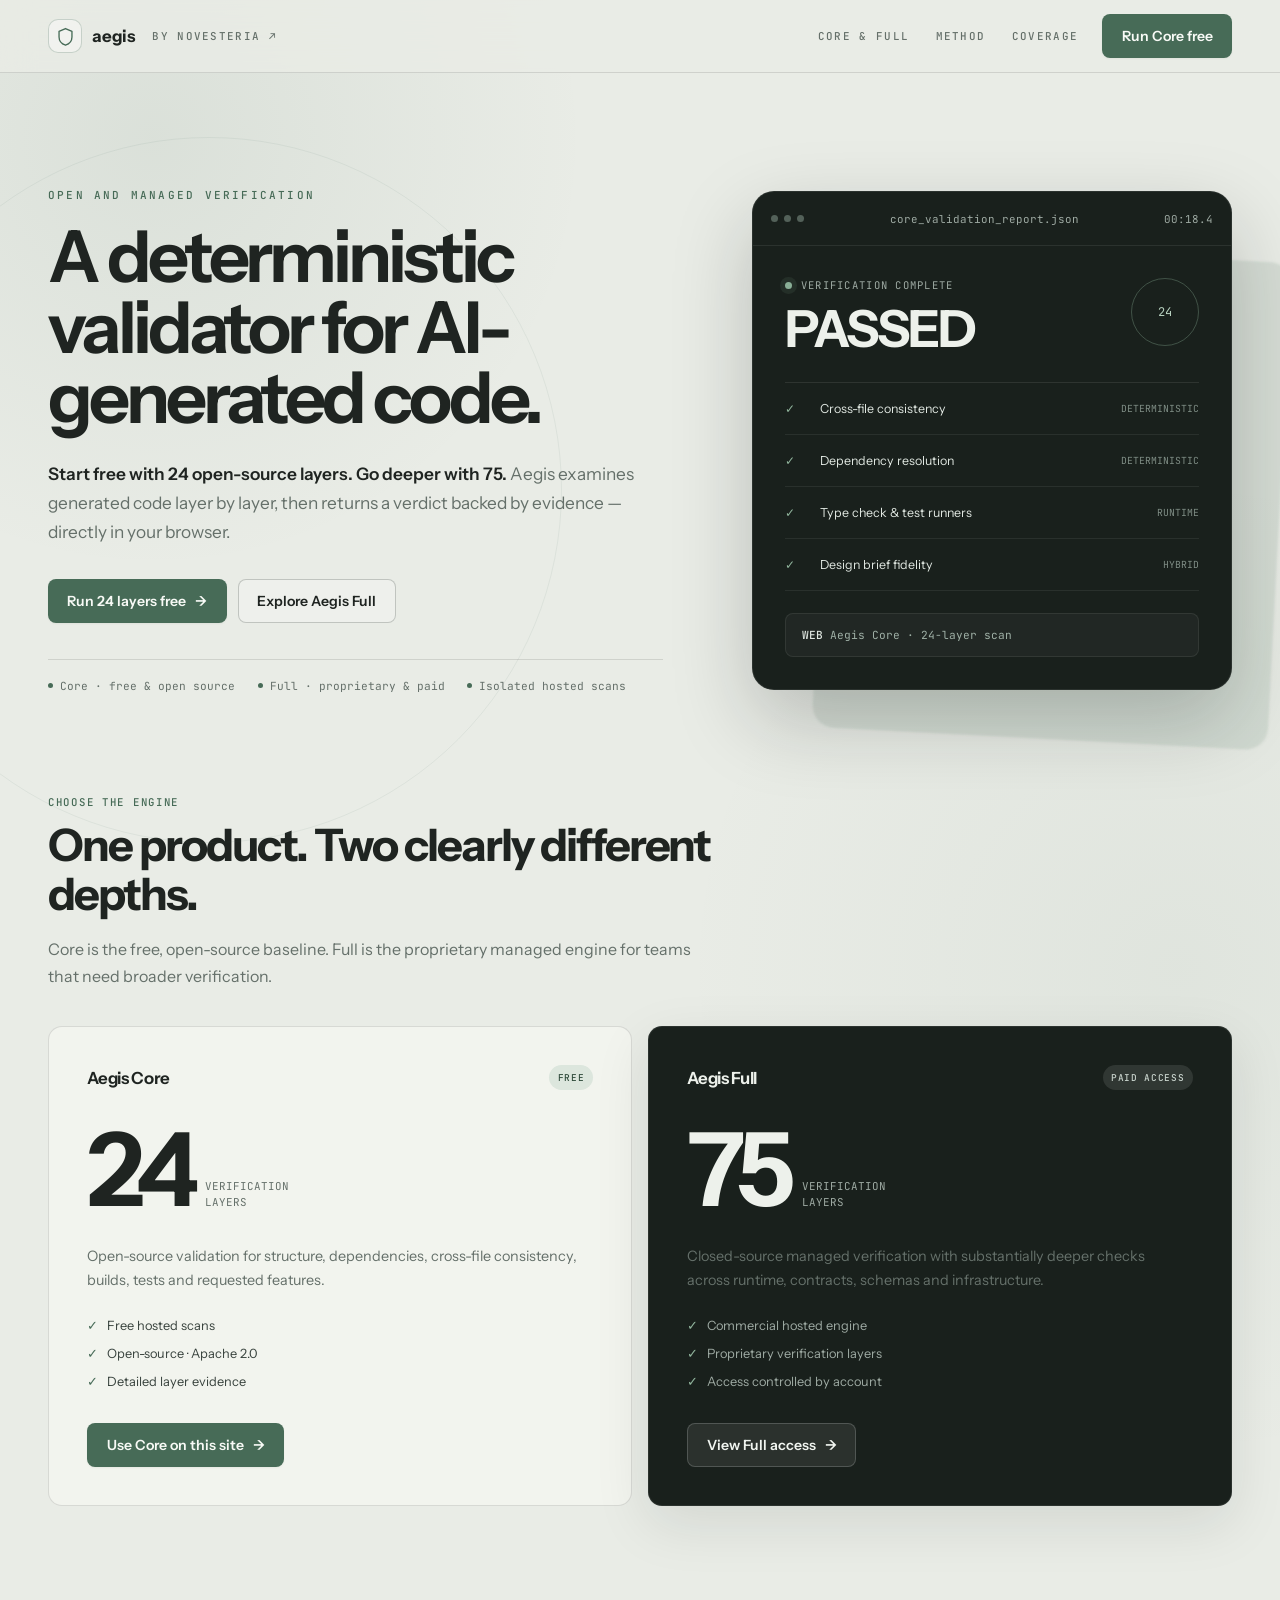
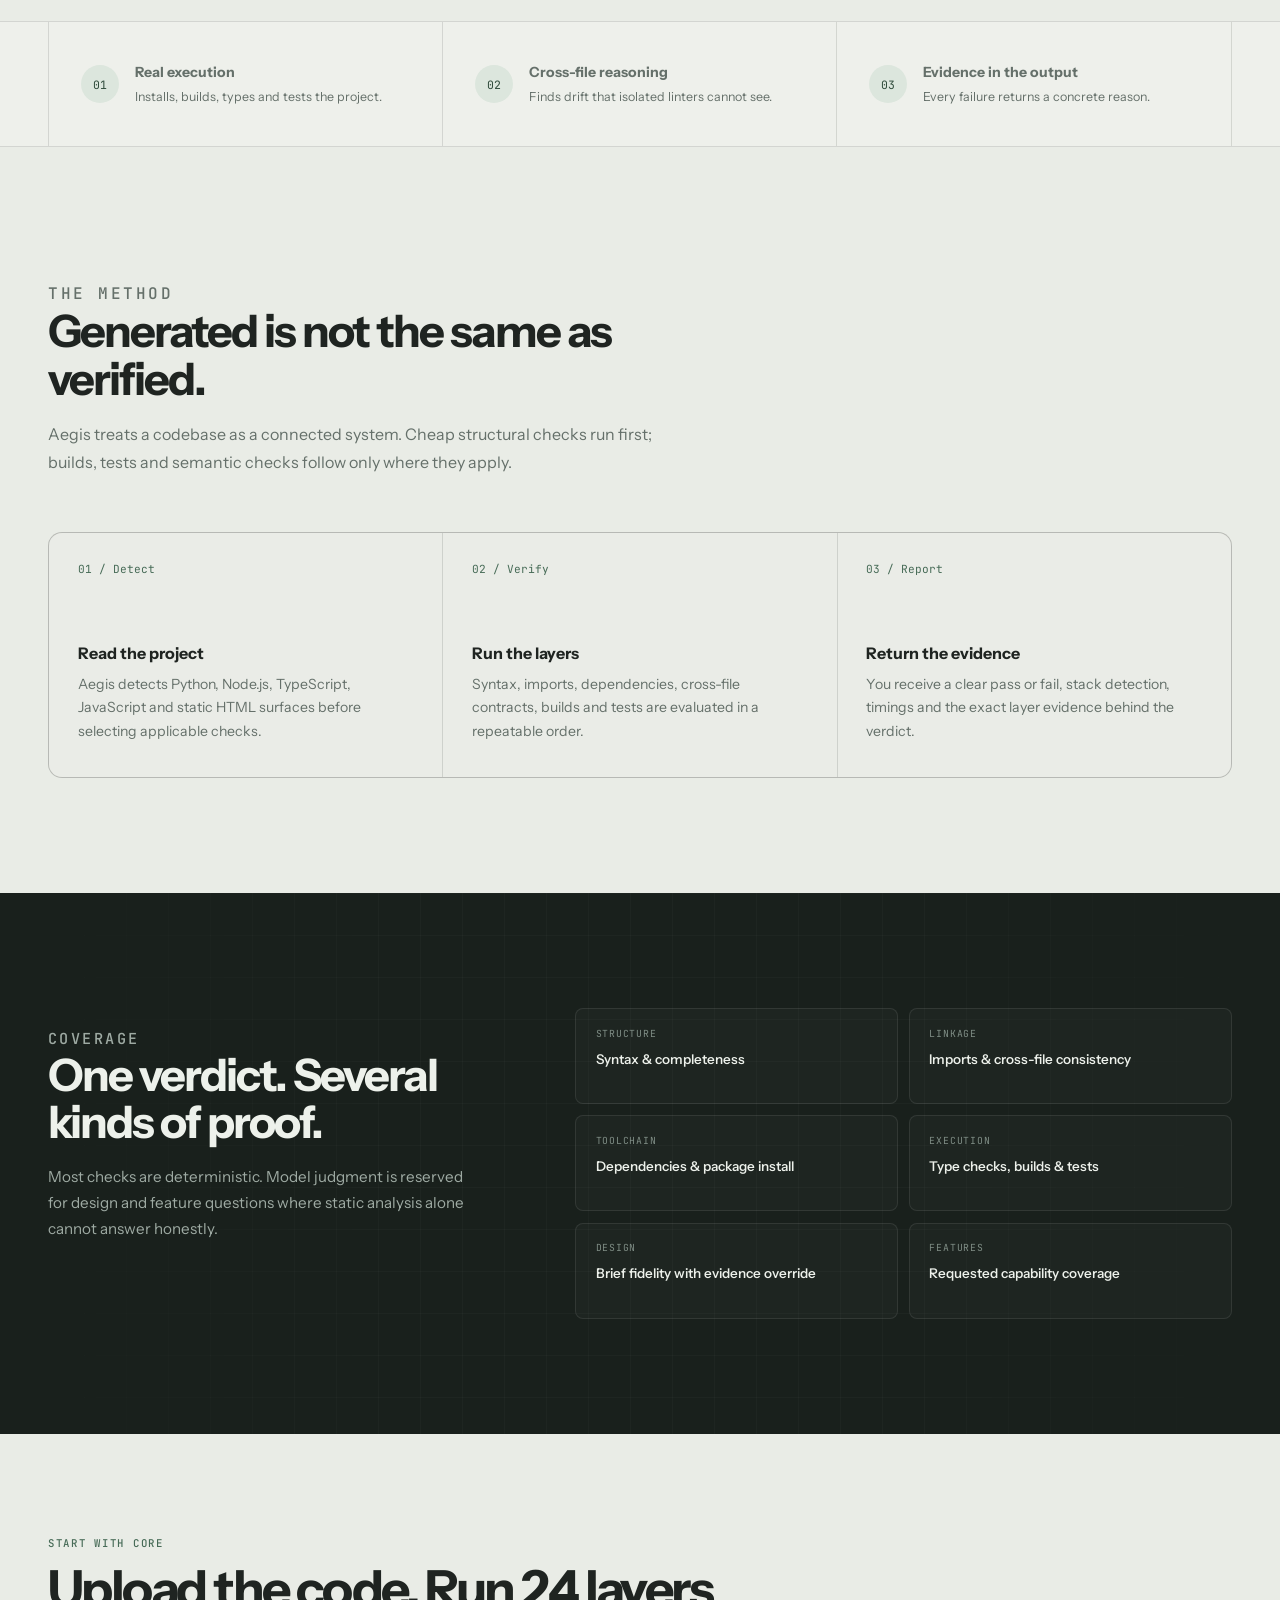
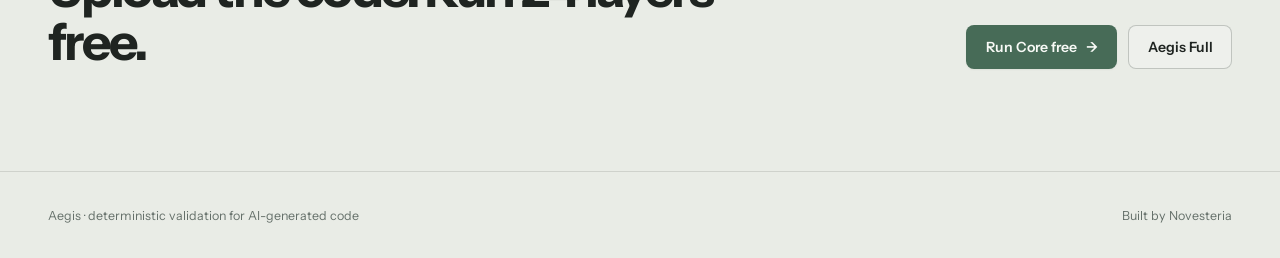
==== index.html @ 1cdb6d60 "site: tipografi Instrument Sans'a geçti (tasarımcı sistemi) Co-Authored-By: Claude Fable 5 <noreply@" ====
<!doctype html>
<html lang="en">
<head>
    <meta charset="UTF-8" />
    <meta name="viewport" content="width=device-width, initial-scale=1" />
    <meta name="theme-color" content="#E9ECE6" />
    <link rel="icon" href="/favicon.ico" sizes="any" />
    <link rel="icon" type="image/png" sizes="16x16" href="/favicon-16.png" />
    <link rel="icon" type="image/png" sizes="32x32" href="/favicon-32.png" />
    <link rel="apple-touch-icon" href="/apple-touch-icon.png" />

    <title>Aegis · by Novesteria</title>
    <meta name="description" content="Run Aegis Core's 24 open-source layers free on the web, or use the proprietary 75-layer Aegis Full engine." />
    <meta name="author" content="Novesteria" />
    <link rel="canonical" href="https://aegis.novesteria.com/" />

    <!-- Open Graph -->
    <meta property="og:type" content="website" />
    <meta property="og:site_name" content="Novesteria" />
    <meta property="og:title" content="Aegis · by Novesteria" />
    <meta property="og:description" content="24 open-source layers, free on the web. 75 proprietary layers for deeper managed verification." />
    <meta property="og:url" content="https://aegis.novesteria.com/" />

    <meta name="twitter:card" content="summary_large_image" />
    <meta name="twitter:title" content="Aegis · by Novesteria" />
    <meta name="twitter:description" content="24 open-source layers, free on the web. 75 proprietary layers for deeper managed verification." />

    <link rel="preconnect" href="https://fonts.googleapis.com" />
    <link rel="preconnect" href="https://fonts.gstatic.com" crossorigin />
    <link rel="stylesheet" href="https://fonts.googleapis.com/css2?family=Instrument+Sans:ital,wght@0,400;0,500;0,600;0,700;1,400;1,500;1,600&family=JetBrains+Mono:wght@400;500&display=swap" />

    <style>
        :root {
            --ink: #1F2421;
            --ink-muted: #5E6863;
            --accent: #476B57;
            --accent-strong: #324F40;
            --canvas: #E9ECE6;
            --deep: #1A1F1B;
            --border: rgba(31, 36, 33, 0.12);
        }
        * { box-sizing: border-box; }
        body {
            margin: 0;
            font-family: 'Instrument Sans', system-ui, -apple-system, sans-serif;
            background: var(--canvas);
            color: var(--ink);
            min-height: 100vh;
            display: flex;
            flex-direction: column;
            -webkit-font-smoothing: antialiased;
            text-rendering: optimizeLegibility;
        }
        a { color: var(--accent); text-decoration: none; transition: color 0.15s; }
        a:hover { color: var(--accent-strong); }

        .grove-bg {
            position: absolute;
            inset: 0;
            opacity: 0.05;
            pointer-events: none;
            z-index: 0;
        }

        header {
            position: relative;
            z-index: 2;
            padding: 1.25rem 1.5rem;
            border-bottom: 1px solid var(--border);
            display: flex;
            justify-content: space-between;
            align-items: center;
            gap: 1rem;
        }
        .header-brand-group {
            display: flex;
            align-items: center;
            gap: 1.25rem;
            min-width: 0;
        }
        .brand {
            display: flex;
            align-items: center;
            gap: 0.6rem;
            font-weight: 600;
            font-size: 1.125rem;
            color: var(--ink);
            flex-shrink: 0;
        }
        .brand svg { color: var(--accent); flex-shrink: 0; }
        .header-link {
            font-family: 'JetBrains Mono', monospace;
            font-size: 0.75rem;
            text-transform: uppercase;
            letter-spacing: 0.14em;
            color: var(--ink-muted);
            white-space: nowrap;
        }
        .header-link:hover { color: var(--accent); }
        @media (max-width: 480px) {
            .header-link { display: none; }
        }
        .header-cta {
            display: inline-flex;
            align-items: center;
            gap: 0.4rem;
            padding: 0.5rem 1.1rem;
            background: var(--accent);
            color: var(--canvas);
            font-weight: 500;
            font-size: 0.85rem;
            border-radius: 2px;
            transition: background 0.15s;
        }
        .header-cta:hover { background: var(--accent-strong); color: var(--canvas); }

        main {
            position: relative;
            z-index: 1;
            flex: 1;
            display: flex;
            align-items: center;
            padding: 3rem 2rem;
        }
        .container {
            max-width: 56rem;
            margin: 0 auto;
            width: 100%;
        }

        .eyebrow {
            font-family: 'JetBrains Mono', monospace;
            font-size: 0.75rem;
            text-transform: uppercase;
            letter-spacing: 0.25em;
            color: var(--accent);
            margin-bottom: 2rem;
        }
        h1 {
            font-family: 'Instrument Sans', sans-serif;
            font-size: clamp(2.5rem, 5vw + 1rem, 5rem);
            font-weight: 600;
            line-height: 1.05;
            letter-spacing: -0.02em;
            margin: 0 0 1.5rem 0;
            color: var(--ink);
        }
        .lede {
            font-size: clamp(1.125rem, 1.5vw + 0.5rem, 1.5rem);
            line-height: 1.5;
            color: rgba(31, 36, 33, 0.75);
            max-width: 40rem;
            margin: 0 0 3rem 0;
        }
        .lede strong { color: var(--ink); font-weight: 600; }

        .grid {
            display: grid;
            grid-template-columns: repeat(3, 1fr);
            gap: 2rem;
            margin-bottom: 3rem;
        }
        @media (max-width: 800px) {
            .grid { grid-template-columns: 1fr; gap: 1.5rem; }
        }
        .grid-item {
            border-top: 1px solid rgba(71, 107, 87, 0.5);
            padding-top: 1.25rem;
        }
        .grid-item h3 {
            font-family: 'Instrument Sans', sans-serif;
            font-size: 1.125rem;
            font-weight: 600;
            color: var(--ink);
            margin: 0 0 0.75rem 0;
        }
        .grid-item p {
            font-size: 0.95rem;
            line-height: 1.6;
            color: rgba(31, 36, 33, 0.65);
            margin: 0;
        }
        .cta {
            display: inline-flex;
            align-items: center;
            gap: 0.5rem;
            padding: 0.875rem 1.5rem;
            background: var(--accent);
            color: var(--canvas);
            font-weight: 500;
            font-size: 0.95rem;
            border-radius: 2px;
            transition: background 0.15s;
        }
        .cta:hover {
            background: var(--accent-strong);
            color: var(--canvas);
        }
        .cta-secondary {
            display: inline-flex;
            align-items: center;
            gap: 0.5rem;
            padding: 0.875rem 1.5rem;
            border: 1px solid rgba(31, 36, 33, 0.25);
            color: var(--ink);
            font-weight: 500;
            font-size: 0.95rem;
            border-radius: 2px;
            transition: border-color 0.15s, color 0.15s;
        }
        .cta-row {
            display: flex;
            flex-wrap: wrap;
            gap: 0.75rem;
        }
        .cta-secondary:hover {
            border-color: var(--accent);
            color: var(--accent);
        }

        footer {
            position: relative;
            z-index: 2;
            padding: 2rem;
            border-top: 1px solid var(--border);
            font-size: 0.8rem;
            color: var(--ink-muted);
            text-align: center;
        }
        footer a { color: var(--ink-muted); }
        footer a:hover { color: var(--accent); }
    </style>
    <link rel="stylesheet" href="aegis-site.css" />
</head>
<body>
    <header class="site-header">
        <div class="nav-shell">
            <div class="header-brand-group">
                <a href="/" class="brand" aria-label="Aegis home">
                    <span class="brand-mark">
                        <svg viewBox="0 0 100 100" aria-hidden="true">
                            <path d="M50 8 L84 23 L84 53 C84 76 68 90 50 96 C32 90 16 76 16 53 L16 23 Z"
                                  stroke="currentColor" stroke-width="7" stroke-linejoin="round" fill="none"/>
                        </svg>
                    </span>
                    <span>aegis</span>
                </a>
                <a href="https://novesteria.com" class="header-link">by Novesteria ↗</a>
            </div>

            <div class="header-actions">
                <nav class="site-nav" aria-label="Primary navigation">
                    <a href="#editions">Core &amp; Full</a>
                    <a href="#method">Method</a>
                    <a href="#coverage">Coverage</a>
                </nav>
                <a href="/scan?engine=core" class="button header-cta">Run Core free</a>
            </div>
        </div>
    </header>

    <main class="home-main">
        <section class="home-hero">
            <div class="hero-copy">
                <p class="eyebrow">Open and managed verification</p>
                <h1>A deterministic validator for AI-generated code.</h1>
                <p class="lede">
                    <strong>Start free with 24 open-source layers. Go deeper with 75.</strong>
                    Aegis examines generated code layer by layer, then returns a verdict
                    backed by evidence — directly in your browser.
                </p>
                <div class="hero-actions">
                    <a href="/scan?engine=core" class="button button-primary">
                        Run 24 layers free <span class="arrow" aria-hidden="true">→</span>
                    </a>
                    <a href="/scan?engine=full" class="button button-secondary">Explore Aegis Full</a>
                </div>
                <div class="trust-row" aria-label="Product attributes">
                    <span>Core · free &amp; open source</span>
                    <span>Full · proprietary &amp; paid</span>
                    <span>Isolated hosted scans</span>
                </div>
            </div>

            <div class="proof-stage" aria-label="Example Aegis validation report">
                <div class="report-window">
                    <div class="window-bar">
                        <span class="window-dots" aria-hidden="true"><i></i><i></i><i></i></span>
                        <span>core_validation_report.json</span>
                        <span>00:18.4</span>
                    </div>
                    <div class="report-body">
                        <div class="report-verdict">
                            <div>
                                <div class="verdict-kicker">Verification complete</div>
                                <h2>PASSED</h2>
                            </div>
                            <div class="verdict-score">24</div>
                        </div>
                        <div class="check-list">
                            <div class="check-row">
                                <span class="check-mark">✓</span>
                                <span class="check-name">Cross-file consistency</span>
                                <span class="check-kind">deterministic</span>
                            </div>
                            <div class="check-row">
                                <span class="check-mark">✓</span>
                                <span class="check-name">Dependency resolution</span>
                                <span class="check-kind">deterministic</span>
                            </div>
                            <div class="check-row">
                                <span class="check-mark">✓</span>
                                <span class="check-name">Type check &amp; test runners</span>
                                <span class="check-kind">runtime</span>
                            </div>
                            <div class="check-row">
                                <span class="check-mark">✓</span>
                                <span class="check-name">Design brief fidelity</span>
                                <span class="check-kind">hybrid</span>
                            </div>
                        </div>
                        <div class="report-command"><b>WEB</b> Aegis Core · 24-layer scan</div>
                    </div>
                </div>
            </div>
        </section>

        <section class="edition-section" id="editions">
            <div class="edition-heading">
                <p class="section-label">Choose the engine</p>
                <h2>One product. Two clearly different depths.</h2>
                <p>Core is the free, open-source baseline. Full is the proprietary managed engine for teams that need broader verification.</p>
            </div>
            <div class="edition-grid">
                <article class="edition-card edition-core">
                    <div class="edition-card-top">
                        <span class="edition-name">Aegis Core</span>
                        <span class="edition-badge badge-free">Free</span>
                    </div>
                    <div class="edition-count"><strong>24</strong><span>verification layers</span></div>
                    <p>Open-source validation for structure, dependencies, cross-file consistency, builds, tests and requested features.</p>
                    <ul class="edition-facts">
                        <li>Free hosted scans</li>
                        <li>Open-source · Apache 2.0</li>
                        <li>Detailed layer evidence</li>
                    </ul>
                    <a href="/scan?engine=core" class="button button-primary">Use Core on this site <span class="arrow" aria-hidden="true">→</span></a>
                </article>

                <article class="edition-card edition-full">
                    <div class="edition-card-top">
                        <span class="edition-name">Aegis Full</span>
                        <span class="edition-badge badge-paid">Paid access</span>
                    </div>
                    <div class="edition-count"><strong>75</strong><span>verification layers</span></div>
                    <p>Closed-source managed verification with substantially deeper checks across runtime, contracts, schemas and infrastructure.</p>
                    <ul class="edition-facts">
                        <li>Commercial hosted engine</li>
                        <li>Proprietary verification layers</li>
                        <li>Access controlled by account</li>
                    </ul>
                    <a href="/scan?engine=full" class="button button-inverse">View Full access <span class="arrow" aria-hidden="true">→</span></a>
                </article>
            </div>
        </section>

        <section class="signal-strip" aria-label="Aegis capabilities">
            <div class="signal-shell">
                <div class="signal">
                    <span class="signal-icon">01</span>
                    <span><strong>Real execution</strong><span>Installs, builds, types and tests the project.</span></span>
                </div>
                <div class="signal">
                    <span class="signal-icon">02</span>
                    <span><strong>Cross-file reasoning</strong><span>Finds drift that isolated linters cannot see.</span></span>
                </div>
                <div class="signal">
                    <span class="signal-icon">03</span>
                    <span><strong>Evidence in the output</strong><span>Every failure returns a concrete reason.</span></span>
                </div>
            </div>
        </section>

        <section class="content-section" id="method">
            <div class="section-heading">
                <p class="section-label">The method</p>
                <h2>Generated is not the same as verified.</h2>
                <p>Aegis treats a codebase as a connected system. Cheap structural checks run first; builds, tests and semantic checks follow only where they apply.</p>
            </div>
            <div class="method-grid">
                <article class="method-card">
                    <div class="method-number">01 / Detect</div>
                    <h3>Read the project</h3>
                    <p>Aegis detects Python, Node.js, TypeScript, JavaScript and static HTML surfaces before selecting applicable checks.</p>
                </article>
                <article class="method-card">
                    <div class="method-number">02 / Verify</div>
                    <h3>Run the layers</h3>
                    <p>Syntax, imports, dependencies, cross-file contracts, builds and tests are evaluated in a repeatable order.</p>
                </article>
                <article class="method-card">
                    <div class="method-number">03 / Report</div>
                    <h3>Return the evidence</h3>
                    <p>You receive a clear pass or fail, stack detection, timings and the exact layer evidence behind the verdict.</p>
                </article>
            </div>
        </section>

        <section class="coverage-band" id="coverage">
            <div class="coverage-shell">
                <div class="coverage-copy">
                    <p class="section-label">Coverage</p>
                    <h2>One verdict. Several kinds of proof.</h2>
                    <p>Most checks are deterministic. Model judgment is reserved for design and feature questions where static analysis alone cannot answer honestly.</p>
                </div>
                <div class="coverage-matrix" aria-label="Validation coverage categories">
                    <div class="coverage-item"><span>STRUCTURE</span><strong>Syntax &amp; completeness</strong></div>
                    <div class="coverage-item"><span>LINKAGE</span><strong>Imports &amp; cross-file consistency</strong></div>
                    <div class="coverage-item"><span>TOOLCHAIN</span><strong>Dependencies &amp; package install</strong></div>
                    <div class="coverage-item"><span>EXECUTION</span><strong>Type checks, builds &amp; tests</strong></div>
                    <div class="coverage-item"><span>DESIGN</span><strong>Brief fidelity with evidence override</strong></div>
                    <div class="coverage-item"><span>FEATURES</span><strong>Requested capability coverage</strong></div>
                </div>
            </div>
        </section>

        <section class="final-cta">
            <div>
                <p class="section-label">Start with Core</p>
                <h2>Upload the code. Run 24 layers free.</h2>
            </div>
            <div class="final-actions">
                <a href="/scan?engine=core" class="button button-primary">Run Core free <span class="arrow" aria-hidden="true">→</span></a>
                <a href="/scan?engine=full" class="button button-secondary">Aegis Full</a>
            </div>
        </section>
    </main>

    <footer class="site-footer">
        <div class="footer-shell">
            <span>Aegis · deterministic validation for AI-generated code</span>
            <span>Built by <a href="https://novesteria.com">Novesteria</a></span>
        </div>
    </footer>
</body>
</html>
---- aegis-site.css ----
:root {
    --ink: #1f2421;
    --ink-soft: #38423d;
    --ink-muted: #65706a;
    --accent: #476b57;
    --accent-strong: #2f4b3b;
    --accent-soft: #dce6dd;
    --canvas: #e9ece6;
    --paper: #f5f7f2;
    --paper-strong: #ffffff;
    --deep: #19201c;
    --deep-soft: #242d28;
    --border: rgba(31, 36, 33, 0.13);
    --border-strong: rgba(31, 36, 33, 0.22);
    --fail: #751f1d;
    --fail-soft: #f2dedb;
    --warn: #8a6525;
    --warn-soft: #f2e8cf;
    --shadow-sm: 0 1px 2px rgba(24, 31, 27, 0.05);
    --shadow-md: 0 18px 55px rgba(24, 31, 27, 0.10);
    --radius-sm: 8px;
    --radius-md: 14px;
    --radius-lg: 22px;
}

* { box-sizing: border-box; }

html { scroll-behavior: smooth; }

body {
    margin: 0;
    min-height: 100vh;
    display: flex;
    flex-direction: column;
    overflow-x: hidden;
    font-family: 'Instrument Sans', system-ui, -apple-system, sans-serif;
    color: var(--ink);
    background:
        radial-gradient(circle at 12% 4%, rgba(71, 107, 87, 0.09), transparent 27rem),
        radial-gradient(circle at 92% 28%, rgba(71, 107, 87, 0.06), transparent 31rem),
        var(--canvas);
    -webkit-font-smoothing: antialiased;
    text-rendering: optimizeLegibility;
}

button,
input { font: inherit; }

a {
    color: var(--accent);
    text-decoration: none;
}

a,
button,
label {
    -webkit-tap-highlight-color: transparent;
}

a:focus-visible,
button:focus-visible,
label:focus-visible,
input:focus-visible,
summary:focus-visible {
    outline: 3px solid rgba(71, 107, 87, 0.28);
    outline-offset: 3px;
}

code,
.mono {
    font-family: 'JetBrains Mono', ui-monospace, SFMono-Regular, monospace;
}

.site-header {
    position: relative;
    z-index: 20;
    display: block;
    padding: 0;
    border-bottom: 1px solid var(--border);
    background: rgba(233, 236, 230, 0.82);
    backdrop-filter: blur(16px);
}

.nav-shell {
    width: min(100% - 3rem, 74rem);
    min-height: 72px;
    margin: 0 auto;
    display: flex;
    align-items: center;
    justify-content: space-between;
    gap: 2rem;
}

.header-brand-group,
.brand,
.header-actions,
.site-nav {
    display: flex;
    align-items: center;
}

.header-brand-group { gap: 1.1rem; min-width: 0; }

.brand {
    gap: 0.65rem;
    flex-shrink: 0;
    color: var(--ink);
    font-size: 1.05rem;
    font-weight: 700;
    letter-spacing: -0.02em;
}

.brand-mark {
    width: 34px;
    height: 34px;
    display: grid;
    place-items: center;
    color: var(--accent);
    border: 1px solid rgba(71, 107, 87, 0.25);
    border-radius: 10px;
    background: rgba(255, 255, 255, 0.38);
}

.brand-mark svg { width: 19px; height: 19px; }

.header-link,
.site-nav a {
    color: var(--ink-muted);
    font-family: 'JetBrains Mono', monospace;
    font-size: 0.68rem;
    font-weight: 500;
    letter-spacing: 0.12em;
    text-transform: uppercase;
    transition: color 150ms ease;
}

.header-link:hover,
.site-nav a:hover { color: var(--ink); }

.site-nav { gap: 1.65rem; }
.header-actions { gap: 1.5rem; }

.button {
    min-height: 44px;
    display: inline-flex;
    align-items: center;
    justify-content: center;
    gap: 0.55rem;
    padding: 0.75rem 1.15rem;
    border: 1px solid transparent;
    border-radius: var(--radius-sm);
    cursor: pointer;
    font-weight: 600;
    font-size: 0.88rem;
    line-height: 1;
    transition: transform 150ms ease, background 150ms ease, border-color 150ms ease;
}

.button:hover { transform: translateY(-1px); }

.button-primary,
.cta,
.header-cta {
    background: var(--accent);
    color: #f8faf6;
    box-shadow: var(--shadow-sm);
}

.button-primary:hover,
.cta:hover,
.header-cta:hover {
    background: var(--accent-strong);
    color: #fff;
}

.button-secondary,
.cta-secondary {
    border-color: var(--border-strong);
    background: rgba(255, 255, 255, 0.24);
    color: var(--ink);
}

.button-secondary:hover,
.cta-secondary:hover {
    border-color: rgba(71, 107, 87, 0.58);
    background: rgba(255, 255, 255, 0.48);
    color: var(--accent-strong);
}

.button-inverse {
    border-color: rgba(255, 255, 255, 0.18);
    background: rgba(255, 255, 255, 0.08);
    color: #f1f5f0;
}

.button-inverse:hover {
    border-color: rgba(255, 255, 255, 0.32);
    background: rgba(255, 255, 255, 0.13);
    color: #fff;
}

.button:disabled,
.cta:disabled {
    transform: none;
    opacity: 0.48;
    cursor: not-allowed;
}

.arrow {
    display: inline-block;
    transition: transform 150ms ease;
}

.button:hover .arrow { transform: translateX(3px); }

.eyebrow {
    margin: 0 0 1.2rem;
    color: var(--accent);
    font-family: 'JetBrains Mono', monospace;
    font-size: 0.69rem;
    font-weight: 500;
    letter-spacing: 0.2em;
    text-transform: uppercase;
}

.section-label {
    margin: 0 0 0.75rem;
    color: var(--accent);
    font-family: 'JetBrains Mono', monospace;
    font-size: 0.67rem;
    font-weight: 500;
    letter-spacing: 0.16em;
    text-transform: uppercase;
}

.site-footer {
    margin-top: auto;
    padding: 0;
    text-align: initial;
    border-top: 1px solid var(--border);
}

.footer-shell {
    width: min(100% - 3rem, 74rem);
    min-height: 86px;
    margin: 0 auto;
    display: flex;
    align-items: center;
    justify-content: space-between;
    gap: 1rem;
    color: var(--ink-muted);
    font-size: 0.78rem;
}

.footer-shell a { color: var(--ink-muted); }
.footer-shell a:hover { color: var(--accent-strong); }

/* Homepage */
.home-main {
    position: relative;
    z-index: 1;
    display: block;
    flex: 1;
    padding: 0;
    overflow-x: hidden;
}

.home-hero {
    position: relative;
    width: min(100% - 3rem, 74rem);
    margin: 0 auto;
    padding: clamp(4.5rem, 9vw, 8rem) 0 clamp(4rem, 8vw, 7rem);
    display: grid;
    grid-template-columns: minmax(0, 1.05fr) minmax(380px, 0.82fr);
    align-items: center;
    gap: clamp(3rem, 7vw, 7rem);
}

.home-hero::before {
    content: '';
    position: absolute;
    left: -15vw;
    top: 4rem;
    width: 44rem;
    height: 44rem;
    border: 1px solid rgba(71, 107, 87, 0.08);
    border-radius: 50%;
    pointer-events: none;
}

.hero-copy { position: relative; z-index: 1; }

.hero-copy h1 {
    max-width: 720px;
    margin: 0;
    color: var(--ink);
    font-size: clamp(3rem, 5.6vw, 5.65rem);
    font-weight: 650;
    line-height: 0.98;
    letter-spacing: -0.057em;
}

.hero-copy .lede {
    max-width: 39rem;
    margin: 1.65rem 0 0;
    color: var(--ink-muted);
    font-size: clamp(1.05rem, 1.35vw, 1.23rem);
    line-height: 1.7;
}

.hero-copy .lede strong { color: var(--ink); font-weight: 600; }

.hero-actions {
    margin-top: 2rem;
    display: flex;
    flex-wrap: wrap;
    gap: 0.7rem;
}

.trust-row {
    margin: 2.25rem 0 0;
    padding: 1.2rem 0 0;
    display: flex;
    flex-wrap: wrap;
    gap: 0.65rem 1.4rem;
    border-top: 1px solid var(--border);
    color: var(--ink-muted);
    font-family: 'JetBrains Mono', monospace;
    font-size: 0.7rem;
}

.trust-row span {
    display: inline-flex;
    align-items: center;
    gap: 0.45rem;
}

.trust-row span::before {
    content: '';
    width: 5px;
    height: 5px;
    border-radius: 50%;
    background: var(--accent);
}

.proof-stage {
    position: relative;
    z-index: 2;
}

.proof-stage::before {
    content: '';
    position: absolute;
    inset: 12% -10% -10% 15%;
    border-radius: var(--radius-lg);
    background: rgba(71, 107, 87, 0.12);
    filter: blur(1px);
    transform: rotate(3deg);
}

.report-window {
    position: relative;
    overflow: hidden;
    border: 1px solid rgba(255, 255, 255, 0.08);
    border-radius: var(--radius-lg);
    background: var(--deep);
    color: #edf1eb;
    box-shadow: 0 30px 80px rgba(18, 25, 21, 0.22);
}

.window-bar {
    min-height: 54px;
    padding: 0 1.15rem;
    display: flex;
    align-items: center;
    justify-content: space-between;
    border-bottom: 1px solid rgba(255, 255, 255, 0.08);
    color: #9eaaa3;
    font-family: 'JetBrains Mono', monospace;
    font-size: 0.68rem;
}

.window-dots { display: flex; gap: 6px; }
.window-dots i { width: 7px; height: 7px; border-radius: 50%; background: #536159; }

.report-body { padding: clamp(1.35rem, 3vw, 2rem); }

.report-verdict {
    display: flex;
    justify-content: space-between;
    align-items: flex-start;
    gap: 1.5rem;
    margin-bottom: 1.75rem;
}

.verdict-kicker {
    display: flex;
    align-items: center;
    gap: 0.55rem;
    color: #9eaaa3;
    font-family: 'JetBrains Mono', monospace;
    font-size: 0.66rem;
    letter-spacing: 0.12em;
    text-transform: uppercase;
}

.verdict-kicker::before {
    content: '';
    width: 7px;
    height: 7px;
    border-radius: 50%;
    background: #89ae96;
    box-shadow: 0 0 0 5px rgba(137, 174, 150, 0.10);
}

.report-verdict h2 {
    margin: 0.65rem 0 0;
    font-size: clamp(2.25rem, 4vw, 3.2rem);
    line-height: 1;
    letter-spacing: -0.045em;
}

.verdict-score {
    min-width: 68px;
    height: 68px;
    display: grid;
    place-items: center;
    border: 1px solid rgba(137, 174, 150, 0.35);
    border-radius: 50%;
    color: #b8d2c0;
    font-family: 'JetBrains Mono', monospace;
    font-size: 0.75rem;
}

.check-list {
    border-top: 1px solid rgba(255, 255, 255, 0.09);
}

.check-row {
    min-height: 52px;
    display: grid;
    grid-template-columns: 24px minmax(0, 1fr) auto;
    align-items: center;
    gap: 0.7rem;
    border-bottom: 1px solid rgba(255, 255, 255, 0.07);
    font-size: 0.78rem;
}

.check-mark { color: #91b59d; font-family: 'JetBrains Mono', monospace; }
.check-name { color: #dfe6e0; }
.check-kind { color: #7f8d85; font-family: 'JetBrains Mono', monospace; font-size: 0.61rem; text-transform: uppercase; }

.report-command {
    margin: 1.4rem 0 0;
    padding: 0.85rem 1rem;
    overflow-x: auto;
    border: 1px solid rgba(255, 255, 255, 0.08);
    border-radius: var(--radius-sm);
    background: rgba(255, 255, 255, 0.035);
    color: #9fb0a6;
    font-family: 'JetBrains Mono', monospace;
    font-size: 0.7rem;
    white-space: nowrap;
}

.report-command b { color: #dfe6e0; font-weight: 500; }

.edition-section {
    width: min(100% - 3rem, 74rem);
    margin: 0 auto;
    padding: 0 0 clamp(5rem, 9vw, 8rem);
}

.edition-heading {
    max-width: 47rem;
    margin-bottom: 2.25rem;
}

.edition-heading h2 {
    margin: 0;
    font-size: clamp(2rem, 3.5vw, 3.5rem);
    line-height: 1.08;
    letter-spacing: -0.045em;
}

.edition-heading > p:last-child {
    max-width: 42rem;
    margin: 1.1rem 0 0;
    color: var(--ink-muted);
    font-size: 1rem;
    line-height: 1.7;
}

.edition-grid {
    display: grid;
    grid-template-columns: repeat(2, minmax(0, 1fr));
    gap: 1rem;
}

.edition-card {
    min-height: 480px;
    padding: clamp(1.6rem, 3vw, 2.4rem);
    display: flex;
    flex-direction: column;
    border: 1px solid var(--border);
    border-radius: var(--radius-md);
}

.edition-core { background: rgba(245, 247, 242, 0.72); }

.edition-full {
    border-color: rgba(255, 255, 255, 0.08);
    background: var(--deep);
    color: #edf1eb;
    box-shadow: var(--shadow-md);
}

.edition-card-top {
    display: flex;
    align-items: center;
    justify-content: space-between;
    gap: 1rem;
}

.edition-name {
    font-size: 1.05rem;
    font-weight: 650;
    letter-spacing: -0.02em;
}

.edition-badge {
    padding: 0.38rem 0.52rem;
    border-radius: 999px;
    font-family: 'JetBrains Mono', monospace;
    font-size: 0.59rem;
    font-weight: 500;
    letter-spacing: 0.07em;
    text-transform: uppercase;
}

.badge-free {
    background: var(--accent-soft);
    color: var(--accent-strong);
}

.badge-paid {
    background: rgba(31, 36, 33, 0.09);
    color: var(--ink-soft);
}

.edition-full .badge-paid {
    background: rgba(255, 255, 255, 0.10);
    color: #c8d3cc;
}

.edition-count {
    margin-top: 2.5rem;
    display: flex;
    align-items: flex-end;
    gap: 0.8rem;
}

.edition-count strong {
    font-size: clamp(4rem, 8vw, 6.4rem);
    font-weight: 650;
    line-height: 0.78;
    letter-spacing: -0.07em;
}

.edition-count span {
    max-width: 8rem;
    color: var(--ink-muted);
    font-family: 'JetBrains Mono', monospace;
    font-size: 0.68rem;
    line-height: 1.45;
    text-transform: uppercase;
}

.edition-full .edition-count span,
.edition-full > p,
.edition-full .edition-facts { color: #9eaaa3; }

.edition-card > p {
    max-width: 31rem;
    margin: 2.1rem 0 0;
    color: var(--ink-muted);
    font-size: 0.9rem;
    line-height: 1.7;
}

.edition-facts {
    margin: 1.5rem 0 2rem;
    padding: 0;
    display: grid;
    gap: 0.7rem;
    color: var(--ink-soft);
    font-size: 0.8rem;
    list-style: none;
}

.edition-facts li {
    display: flex;
    align-items: center;
    gap: 0.55rem;
}

.edition-facts li::before {
    content: '✓';
    color: var(--accent);
    font-family: 'JetBrains Mono', monospace;
}

.edition-full .edition-facts li::before { color: #91b59d; }
.edition-card > .button { align-self: flex-start; margin-top: auto; }

.signal-strip {
    border-block: 1px solid var(--border);
    background: rgba(255, 255, 255, 0.2);
}

.signal-shell {
    width: min(100% - 3rem, 74rem);
    margin: 0 auto;
    display: grid;
    grid-template-columns: repeat(3, 1fr);
}

.signal {
    min-height: 124px;
    padding: 1.7rem 2rem;
    display: flex;
    align-items: center;
    gap: 1rem;
    border-right: 1px solid var(--border);
}

.signal:first-child { border-left: 1px solid var(--border); }

.signal-icon {
    width: 38px;
    height: 38px;
    flex: 0 0 38px;
    display: grid;
    place-items: center;
    border-radius: 50%;
    background: var(--accent-soft);
    color: var(--accent-strong);
    font-family: 'JetBrains Mono', monospace;
    font-size: 0.72rem;
}

.signal strong { display: block; margin-bottom: 0.3rem; font-size: 0.88rem; }
.signal span:last-child { color: var(--ink-muted); font-size: 0.78rem; line-height: 1.5; }

.content-section {
    width: min(100% - 3rem, 74rem);
    margin: 0 auto;
    padding: clamp(5rem, 9vw, 8rem) 0;
}

.section-heading {
    max-width: 44rem;
    margin: 0 0 3.5rem;
}

.section-heading h2 {
    margin: 0;
    font-size: clamp(2rem, 3.5vw, 3.5rem);
    line-height: 1.08;
    letter-spacing: -0.045em;
}

.section-heading p {
    max-width: 39rem;
    margin: 1.1rem 0 0;
    color: var(--ink-muted);
    font-size: 1rem;
    line-height: 1.7;
}

.method-grid {
    display: grid;
    grid-template-columns: repeat(3, 1fr);
    gap: 1px;
    overflow: hidden;
    border: 1px solid var(--border);
    border-radius: var(--radius-md);
    background: var(--border);
}

.method-card {
    min-height: 244px;
    padding: 1.8rem;
    background: rgba(245, 247, 242, 0.72);
}

.method-number {
    margin-bottom: 4.2rem;
    color: var(--accent);
    font-family: 'JetBrains Mono', monospace;
    font-size: 0.7rem;
}

.method-card h3 { margin: 0 0 0.65rem; font-size: 1rem; }
.method-card p { margin: 0; color: var(--ink-muted); font-size: 0.88rem; line-height: 1.65; }

.coverage-band {
    position: relative;
    overflow: hidden;
    background: var(--deep);
    color: #edf1eb;
}

.coverage-band::before {
    content: '';
    position: absolute;
    inset: 0;
    background-image:
        linear-gradient(rgba(255,255,255,.025) 1px, transparent 1px),
        linear-gradient(90deg, rgba(255,255,255,.025) 1px, transparent 1px);
    background-size: 42px 42px;
    mask-image: linear-gradient(to right, transparent, #000 30%, #000 70%, transparent);
}

.coverage-shell {
    position: relative;
    width: min(100% - 3rem, 74rem);
    margin: 0 auto;
    padding: clamp(5rem, 9vw, 7.5rem) 0;
    display: grid;
    grid-template-columns: minmax(0, 0.8fr) minmax(430px, 1.2fr);
    gap: clamp(3rem, 7vw, 7rem);
}

.coverage-copy h2 {
    margin: 0;
    font-size: clamp(2.15rem, 3.5vw, 3.55rem);
    line-height: 1.06;
    letter-spacing: -0.045em;
}

.coverage-copy p {
    margin: 1.1rem 0 0;
    color: #9eaaa3;
    font-size: 0.95rem;
    line-height: 1.7;
}

.coverage-matrix {
    display: grid;
    grid-template-columns: repeat(2, minmax(0, 1fr));
    gap: 0.7rem;
}

.coverage-item {
    min-height: 96px;
    padding: 1.1rem 1.2rem;
    border: 1px solid rgba(255, 255, 255, 0.09);
    border-radius: var(--radius-sm);
    background: rgba(255, 255, 255, 0.025);
}

.coverage-item span {
    display: block;
    margin-bottom: 0.5rem;
    color: #7f8d85;
    font-family: 'JetBrains Mono', monospace;
    font-size: 0.61rem;
    letter-spacing: 0.08em;
}

.coverage-item strong { font-size: 0.84rem; font-weight: 550; }

.final-cta {
    width: min(100% - 3rem, 74rem);
    margin: 0 auto;
    padding: clamp(4.5rem, 8vw, 7rem) 0;
    display: flex;
    align-items: flex-end;
    justify-content: space-between;
    gap: 3rem;
}

.final-cta h2 {
    max-width: 43rem;
    margin: 0;
    font-size: clamp(2rem, 4vw, 4rem);
    line-height: 1.04;
    letter-spacing: -0.05em;
}

.final-actions { display: flex; flex-wrap: wrap; gap: 0.7rem; }

/* Scan experience */
.scan-main {
    display: block;
    flex: 1;
    padding: 0;
}

.scan-container {
    width: min(100% - 3rem, 70rem);
    margin: 0 auto;
    padding: clamp(3.5rem, 7vw, 6rem) 0 5rem;
}

.scan-intro {
    max-width: 47rem;
    margin-bottom: 2.6rem;
}

.scan-intro h1 {
    margin: 0;
    font-size: clamp(2.45rem, 5vw, 4.7rem);
    font-weight: 650;
    line-height: 1.01;
    letter-spacing: -0.055em;
}

.scan-intro .lede {
    max-width: 42rem;
    margin: 1.25rem 0 0;
    color: var(--ink-muted);
    font-size: 1.03rem;
    line-height: 1.7;
}

.engine-picker {
    min-width: 0;
    margin: 0 0 1rem;
    padding: 0;
    border: 0;
}

.engine-picker legend { padding: 0; }

.engine-help {
    margin: -0.35rem 0 1rem;
    color: var(--ink-muted);
    font-size: 0.8rem;
    line-height: 1.5;
}

.engine-options {
    display: grid;
    grid-template-columns: repeat(2, minmax(0, 1fr));
    gap: 0.7rem;
}

.engine-options input {
    position: absolute;
    width: 1px;
    height: 1px;
    overflow: hidden;
    clip: rect(0 0 0 0);
    clip-path: inset(50%);
    white-space: nowrap;
}

.engine-option {
    min-height: 150px;
    padding: 1.25rem;
    display: flex;
    flex-direction: column;
    border: 1px solid var(--border);
    border-radius: var(--radius-md);
    background: rgba(245, 247, 242, 0.58);
    cursor: pointer;
    transition: border-color 150ms ease, background 150ms ease, transform 150ms ease;
}

.engine-option:hover {
    transform: translateY(-1px);
    border-color: rgba(71, 107, 87, 0.45);
}

.engine-options input:focus-visible + .engine-option {
    outline: 3px solid rgba(71, 107, 87, 0.28);
    outline-offset: 3px;
}

.engine-options input:checked + .engine-option {
    border-color: var(--accent);
    background: rgba(220, 230, 221, 0.58);
    box-shadow: 0 0 0 1px var(--accent);
}

.engine-option-full { background: rgba(31, 36, 33, 0.035); }

.engine-option-head {
    margin-bottom: auto;
    display: flex;
    align-items: center;
    justify-content: space-between;
    gap: 0.75rem;
}

.engine-title { font-size: 0.9rem; font-weight: 650; }

.engine-option > strong {
    margin-top: 1.4rem;
    font-size: 0.82rem;
    font-weight: 600;
}

.engine-option > strong b {
    margin-right: 0.2rem;
    font-size: 1.45rem;
    letter-spacing: -0.04em;
}

.engine-option > span:last-child {
    margin-top: 0.35rem;
    color: var(--ink-muted);
    font-size: 0.72rem;
}

.scan-layout {
    display: grid;
    grid-template-columns: minmax(0, 1.42fr) minmax(270px, 0.72fr);
    align-items: stretch;
    gap: 1rem;
}

.panel {
    min-height: 300px;
    padding: clamp(1.6rem, 3vw, 2.35rem);
    border: 1px solid var(--border);
    border-radius: var(--radius-md);
    background: rgba(245, 247, 242, 0.68);
    box-shadow: var(--shadow-sm);
}

.panel-head {
    margin-bottom: 1.5rem;
    display: flex;
    align-items: flex-start;
    justify-content: space-between;
    gap: 1.25rem;
}

.panel-index {
    min-width: 31px;
    height: 31px;
    display: grid;
    place-items: center;
    border: 1px solid var(--border-strong);
    border-radius: 50%;
    color: var(--accent-strong);
    font-family: 'JetBrains Mono', monospace;
    font-size: 0.65rem;
}

.panel h2 {
    margin: 0 0 0.5rem;
    font-size: 1.2rem;
    letter-spacing: -0.025em;
}

.panel p.hint {
    max-width: 34rem;
    margin: 0 0 1.5rem;
    color: var(--ink-muted);
    font-size: 0.88rem;
    line-height: 1.65;
}

.signin-button { min-width: 195px; }

.privacy-note {
    margin: 1.25rem 0 0;
    display: flex;
    align-items: center;
    gap: 0.55rem;
    color: var(--ink-muted);
    font-family: 'JetBrains Mono', monospace;
    font-size: 0.67rem;
}

.privacy-note svg { width: 14px; height: 14px; color: var(--accent); }

.scan-aside {
    padding: 1.6rem;
    border-radius: var(--radius-md);
    background: var(--deep);
    color: #eef2ed;
}

.scan-aside h2 {
    margin: 0 0 1.5rem;
    font-size: 0.95rem;
    font-weight: 600;
}

.process-list { margin: 0; padding: 0; list-style: none; }

.process-list li {
    position: relative;
    padding: 0 0 1.4rem 2.1rem;
    color: #9eaaa3;
    font-size: 0.78rem;
    line-height: 1.55;
}

.process-list li:last-child { padding-bottom: 0; }

.process-list li::before {
    content: attr(data-step);
    position: absolute;
    left: 0;
    top: -0.15rem;
    width: 22px;
    height: 22px;
    display: grid;
    place-items: center;
    border: 1px solid rgba(255, 255, 255, 0.16);
    border-radius: 50%;
    color: #b9c8bf;
    font-family: 'JetBrains Mono', monospace;
    font-size: 0.58rem;
}

.process-list li:not(:last-child)::after {
    content: '';
    position: absolute;
    left: 10px;
    top: 26px;
    bottom: 4px;
    width: 1px;
    background: rgba(255, 255, 255, 0.1);
}

.process-list strong { display: block; margin-bottom: 0.2rem; color: #edf1eb; font-size: 0.8rem; }

.aside-rule {
    margin: 1.65rem 0 1.25rem;
    border: 0;
    border-top: 1px solid rgba(255, 255, 255, 0.09);
}

.aside-meta {
    display: flex;
    flex-wrap: wrap;
    gap: 0.45rem;
}

.aside-meta span {
    padding: 0.4rem 0.55rem;
    border-radius: 5px;
    background: rgba(255, 255, 255, 0.055);
    color: #aab6af;
    font-family: 'JetBrains Mono', monospace;
    font-size: 0.59rem;
}

.dropzone {
    min-height: 172px;
    margin-bottom: 1.2rem;
    padding: 1.6rem;
    display: grid;
    place-items: center;
    text-align: center;
    border: 1px dashed rgba(71, 107, 87, 0.48);
    border-radius: 10px;
    background: rgba(71, 107, 87, 0.035);
    transition: border-color 150ms ease, background 150ms ease, transform 150ms ease;
}

.dropzone.drag {
    transform: scale(1.005);
    border-color: var(--accent);
    background: rgba(71, 107, 87, 0.09);
}

.dropzone input[type='file'] { display: none; }

.dropzone label {
    display: flex;
    flex-direction: column;
    align-items: center;
    gap: 0.5rem;
    color: var(--ink);
    cursor: pointer;
    font-size: 0.86rem;
}

.upload-icon {
    width: 38px;
    height: 38px;
    margin-bottom: 0.25rem;
    display: grid;
    place-items: center;
    border-radius: 50%;
    background: var(--accent-soft);
    color: var(--accent-strong);
}

.upload-icon svg { width: 17px; height: 17px; }
.dropzone label strong { font-size: 0.9rem; }
.dropzone label span:last-child { color: var(--ink-muted); font-size: 0.74rem; }

.dropzone .filename {
    margin-top: 0.75rem;
    color: var(--accent-strong);
    font-family: 'JetBrains Mono', monospace;
    font-size: 0.72rem;
}

.actions { display: flex; flex-wrap: wrap; align-items: center; gap: 0.65rem; }

.status-line {
    min-height: 1.3em;
    margin-top: 1rem;
    color: var(--ink-muted);
    font-family: 'JetBrains Mono', monospace;
    font-size: 0.72rem;
}

.spinner {
    width: 0.78em;
    height: 0.78em;
    margin-right: 0.45em;
    display: inline-block;
    vertical-align: -0.05em;
    border: 2px solid rgba(71, 107, 87, 0.25);
    border-top-color: var(--accent);
    border-radius: 50%;
    animation: spin 700ms linear infinite;
}

@keyframes spin { to { transform: rotate(360deg); } }

.report { margin-top: 3rem; scroll-margin-top: 2rem; }

.report-tier {
    margin-bottom: 0.7rem;
    color: var(--accent-strong);
    font-family: 'JetBrains Mono', monospace;
    font-size: 0.67rem;
    font-weight: 500;
    letter-spacing: 0.1em;
    text-transform: uppercase;
}

.verdict-banner {
    min-height: 150px;
    margin-bottom: 1rem;
    padding: clamp(1.5rem, 4vw, 2.2rem);
    display: flex;
    align-items: center;
    justify-content: space-between;
    flex-wrap: wrap;
    gap: 1rem;
    overflow: hidden;
    border: 1px solid var(--border);
    border-radius: var(--radius-md);
}

.verdict-banner.pass {
    border-color: rgba(71, 107, 87, 0.35);
    background: linear-gradient(125deg, rgba(71, 107, 87, 0.16), rgba(245, 247, 242, 0.65));
}

.verdict-banner.fail {
    border-color: rgba(117, 31, 29, 0.28);
    background: linear-gradient(125deg, rgba(117, 31, 29, 0.10), rgba(245, 247, 242, 0.68));
}

.verdict-label {
    display: flex;
    align-items: center;
    gap: 0.85rem;
    font-size: clamp(1.8rem, 4vw, 3rem);
    font-weight: 700;
    letter-spacing: -0.045em;
}

.verdict-label::before {
    width: 42px;
    height: 42px;
    display: grid;
    place-items: center;
    border-radius: 50%;
    font-family: 'JetBrains Mono', monospace;
    font-size: 0.85rem;
}

.verdict-banner.pass .verdict-label { color: var(--accent-strong); }
.verdict-banner.pass .verdict-label::before { content: '✓'; background: var(--accent-soft); }
.verdict-banner.fail .verdict-label { color: var(--fail); }
.verdict-banner.fail .verdict-label::before { content: '!'; background: var(--fail-soft); }

.verdict-meta {
    color: var(--ink-muted);
    font-family: 'JetBrains Mono', monospace;
    font-size: 0.7rem;
    line-height: 1.7;
    text-align: right;
}

.stat-row {
    margin-bottom: 1.25rem;
    display: grid;
    grid-template-columns: repeat(3, 1fr);
    gap: 0.7rem;
}

.stat {
    min-height: 94px;
    padding: 1.15rem;
    border: 1px solid var(--border);
    border-radius: var(--radius-sm);
    background: rgba(245, 247, 242, 0.58);
    color: var(--ink-muted);
    font-family: 'JetBrains Mono', monospace;
    font-size: 0.66rem;
    text-transform: uppercase;
}

.stat b {
    display: block;
    margin-bottom: 0.3rem;
    color: var(--ink);
    font-family: 'Instrument Sans', sans-serif;
    font-size: 1.45rem;
    font-weight: 650;
}

.stat.stat-fail b { color: var(--fail); }
.stat.stat-pass b { color: var(--accent-strong); }

.full-engine-note {
    margin: 0 0 0.75rem;
    padding: 1rem 1.15rem;
    border: 1px solid var(--border);
    border-left: 3px solid var(--ink-muted);
    border-radius: var(--radius-sm);
    background: rgba(245, 247, 242, 0.58);
    color: var(--ink-muted);
    font-size: 0.83rem;
    line-height: 1.65;
}

.full-engine-note.passed { border-left-color: var(--accent); }

details.layer-group {
    margin: 0 0 0.75rem;
    overflow: hidden;
    border: 1px solid var(--border);
    border-radius: var(--radius-sm);
    background: rgba(245, 247, 242, 0.58);
}

details.layer-group > summary {
    padding: 1rem 1.15rem;
    display: flex;
    align-items: center;
    justify-content: space-between;
    cursor: pointer;
    color: var(--ink-soft);
    font-family: 'JetBrains Mono', monospace;
    font-size: 0.69rem;
    font-weight: 500;
    letter-spacing: 0.1em;
    list-style: none;
    text-transform: uppercase;
}

details.layer-group > summary::-webkit-details-marker { display: none; }
details.layer-group > summary::after { content: '+'; color: var(--ink-muted); font-size: 1rem; }
details.layer-group[open] > summary::after { content: '−'; }

.layer-row {
    min-height: 56px;
    padding: 0.8rem 1.15rem;
    display: grid;
    grid-template-columns: 20px minmax(12rem, 0.55fr) minmax(0, 1fr);
    align-items: baseline;
    gap: 0.7rem;
    border-top: 1px solid var(--border);
    font-size: 0.8rem;
}

.layer-mark { font-family: 'JetBrains Mono', monospace; }
.layer-row.passed .layer-mark { color: var(--accent-strong); }
.layer-row.failed .layer-mark,
.layer-row.error .layer-mark { color: var(--fail); }
.layer-row.skipped .layer-mark { color: var(--ink-muted); }
.layer-name { color: var(--ink); font-family: 'JetBrains Mono', monospace; font-size: 0.72rem; overflow-wrap: anywhere; }
.layer-summary { color: var(--ink-muted); line-height: 1.5; overflow-wrap: anywhere; }
.layer-row.skipped .layer-name,
.layer-row.skipped .layer-summary { opacity: 0.62; }

.scan-again { margin-top: 1.2rem; }
[hidden] { display: none !important; }

@media (max-width: 900px) {
    .site-nav { display: none; }
    .home-hero { grid-template-columns: 1fr; }
    .proof-stage { width: min(100%, 600px); }
    .signal-shell { grid-template-columns: 1fr; }
    .signal { min-height: 94px; border-right: 0; border-bottom: 1px solid var(--border); }
    .signal:first-child { border-left: 0; }
    .signal:last-child { border-bottom: 0; }
    .edition-grid { grid-template-columns: 1fr; }
    .edition-card { min-height: 430px; }
    .method-grid { grid-template-columns: 1fr; }
    .method-card { min-height: auto; }
    .method-number { margin-bottom: 2rem; }
    .coverage-shell { grid-template-columns: 1fr; }
    .scan-layout { grid-template-columns: 1fr; }
    .process-list { display: grid; grid-template-columns: repeat(3, 1fr); gap: 1rem; }
    .process-list li { padding: 0; }
    .process-list li::before { position: static; margin-bottom: 0.75rem; }
    .process-list li::after { display: none; }
}

@media (max-width: 620px) {
    .nav-shell,
    .home-hero,
    .signal-shell,
    .edition-section,
    .content-section,
    .coverage-shell,
    .final-cta,
    .scan-container,
    .footer-shell { width: min(100% - 2rem, 74rem); }

    .nav-shell { min-height: 64px; }
    .header-link { display: none; }
    .header-actions { gap: 0.6rem; }
    .header-cta { min-height: 40px; padding: 0.65rem 0.85rem; }
    .home-hero { padding-top: 4rem; gap: 3.5rem; }
    .hero-copy h1 { font-size: clamp(2.75rem, 14vw, 4rem); }
    .trust-row { display: grid; }
    .proof-stage::before { inset: 10% -4% -5% 8%; }
    .report-body { padding: 1.25rem; }
    .check-row { grid-template-columns: 20px minmax(0, 1fr); padding: 0.25rem 0; }
    .check-kind { display: none; }
    .coverage-matrix { grid-template-columns: 1fr; }
    .final-cta { align-items: flex-start; flex-direction: column; }
    .final-actions { width: 100%; }
    .final-actions .button { flex: 1 1 auto; }
    .footer-shell { min-height: 96px; align-items: flex-start; justify-content: center; flex-direction: column; }
    .footer-shell span:last-child { display: none; }

    .scan-container { padding-top: 3.5rem; }
    .scan-intro h1 { font-size: clamp(2.35rem, 12vw, 3.35rem); }
    .engine-options { grid-template-columns: 1fr; }
    .engine-option { min-height: 138px; }
    .scan-aside { padding: 1.35rem; }
    .process-list { grid-template-columns: 1fr; gap: 1.2rem; }
    .process-list li { padding-left: 2rem; }
    .process-list li::before { position: absolute; margin: 0; }
    .panel { min-height: 0; padding: 1.35rem; }
    .panel-head { margin-bottom: 1.25rem; }
    .signin-button { width: 100%; }
    .actions .button { flex: 1 1 auto; }
    .stat-row { grid-template-columns: 1fr; }
    .stat { min-height: 78px; }
    .layer-row { grid-template-columns: 20px minmax(0, 1fr); }
    .layer-summary { grid-column: 2; }
    .verdict-meta { text-align: left; }
}

@media (prefers-reduced-motion: reduce) {
    html { scroll-behavior: auto; }
    *, *::before, *::after {
        scroll-behavior: auto !important;
        animation-duration: 0.01ms !important;
        animation-iteration-count: 1 !important;
        transition-duration: 0.01ms !important;
    }
}
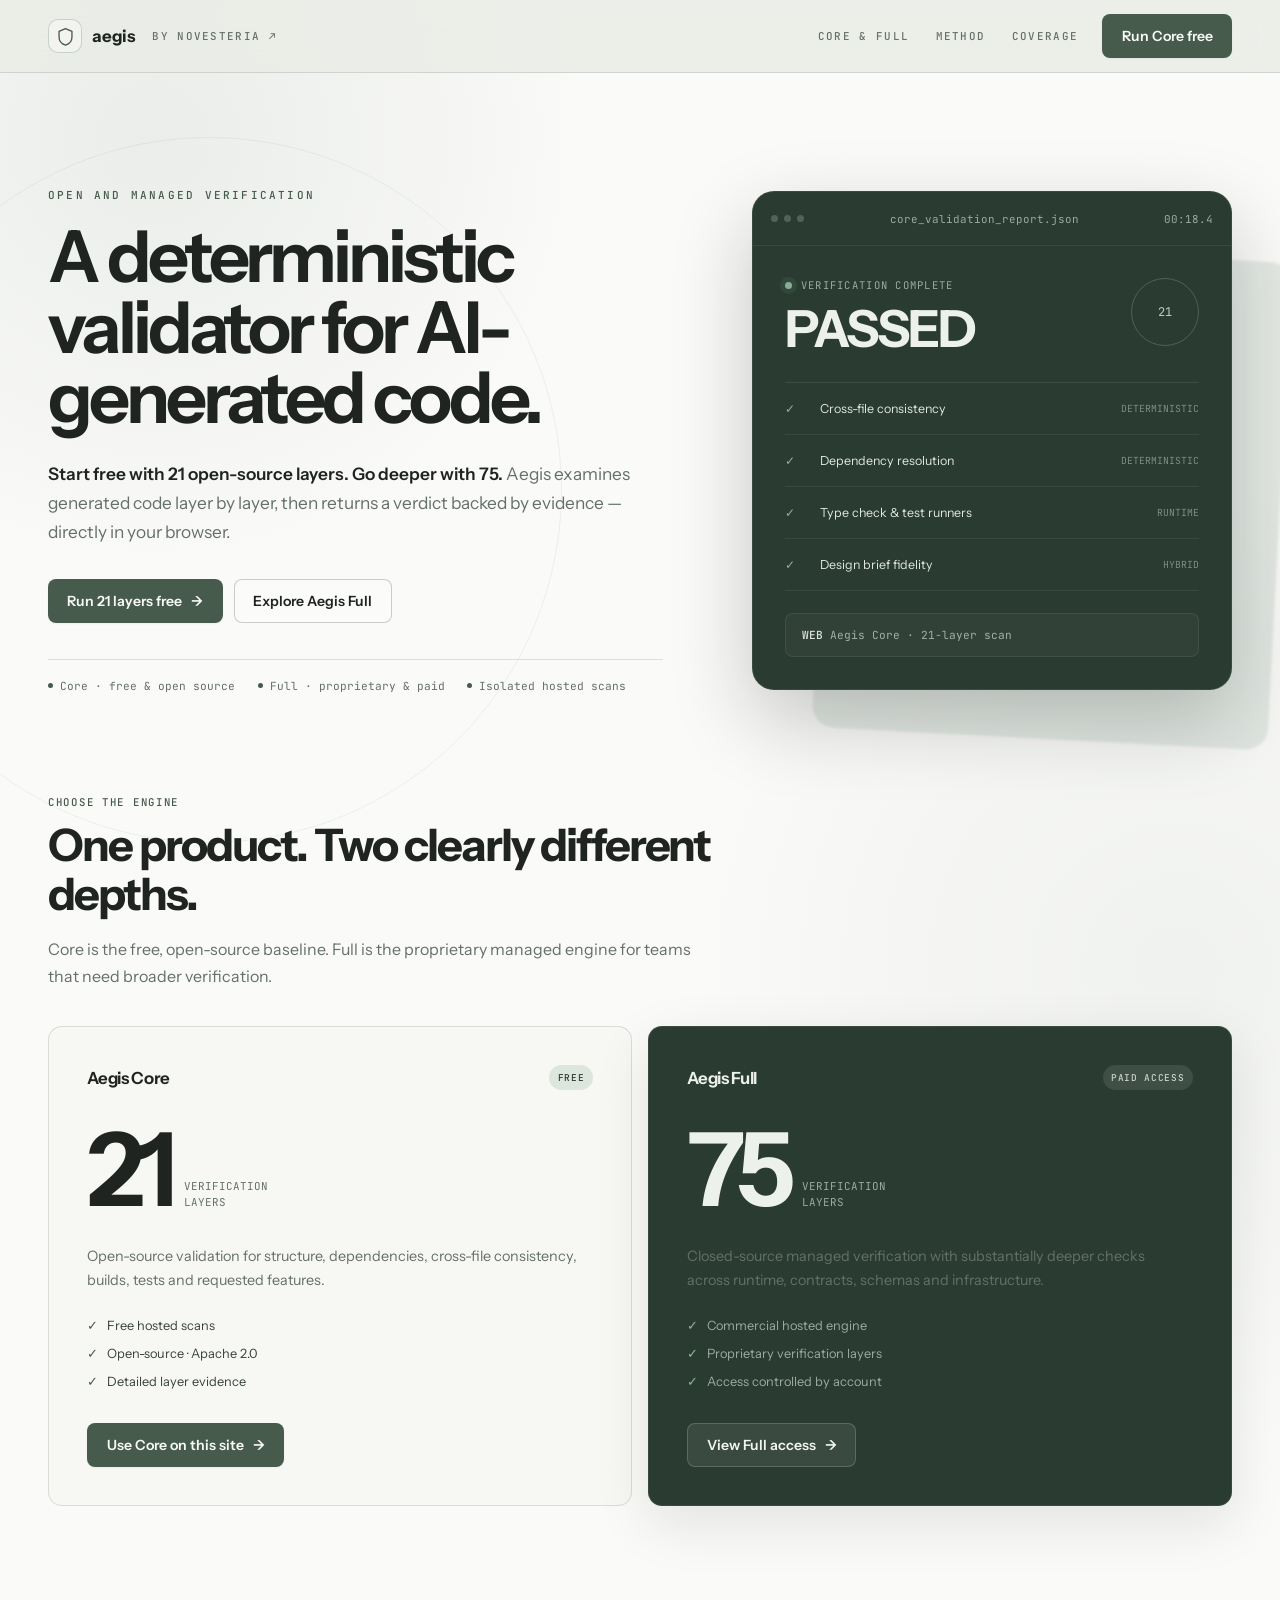
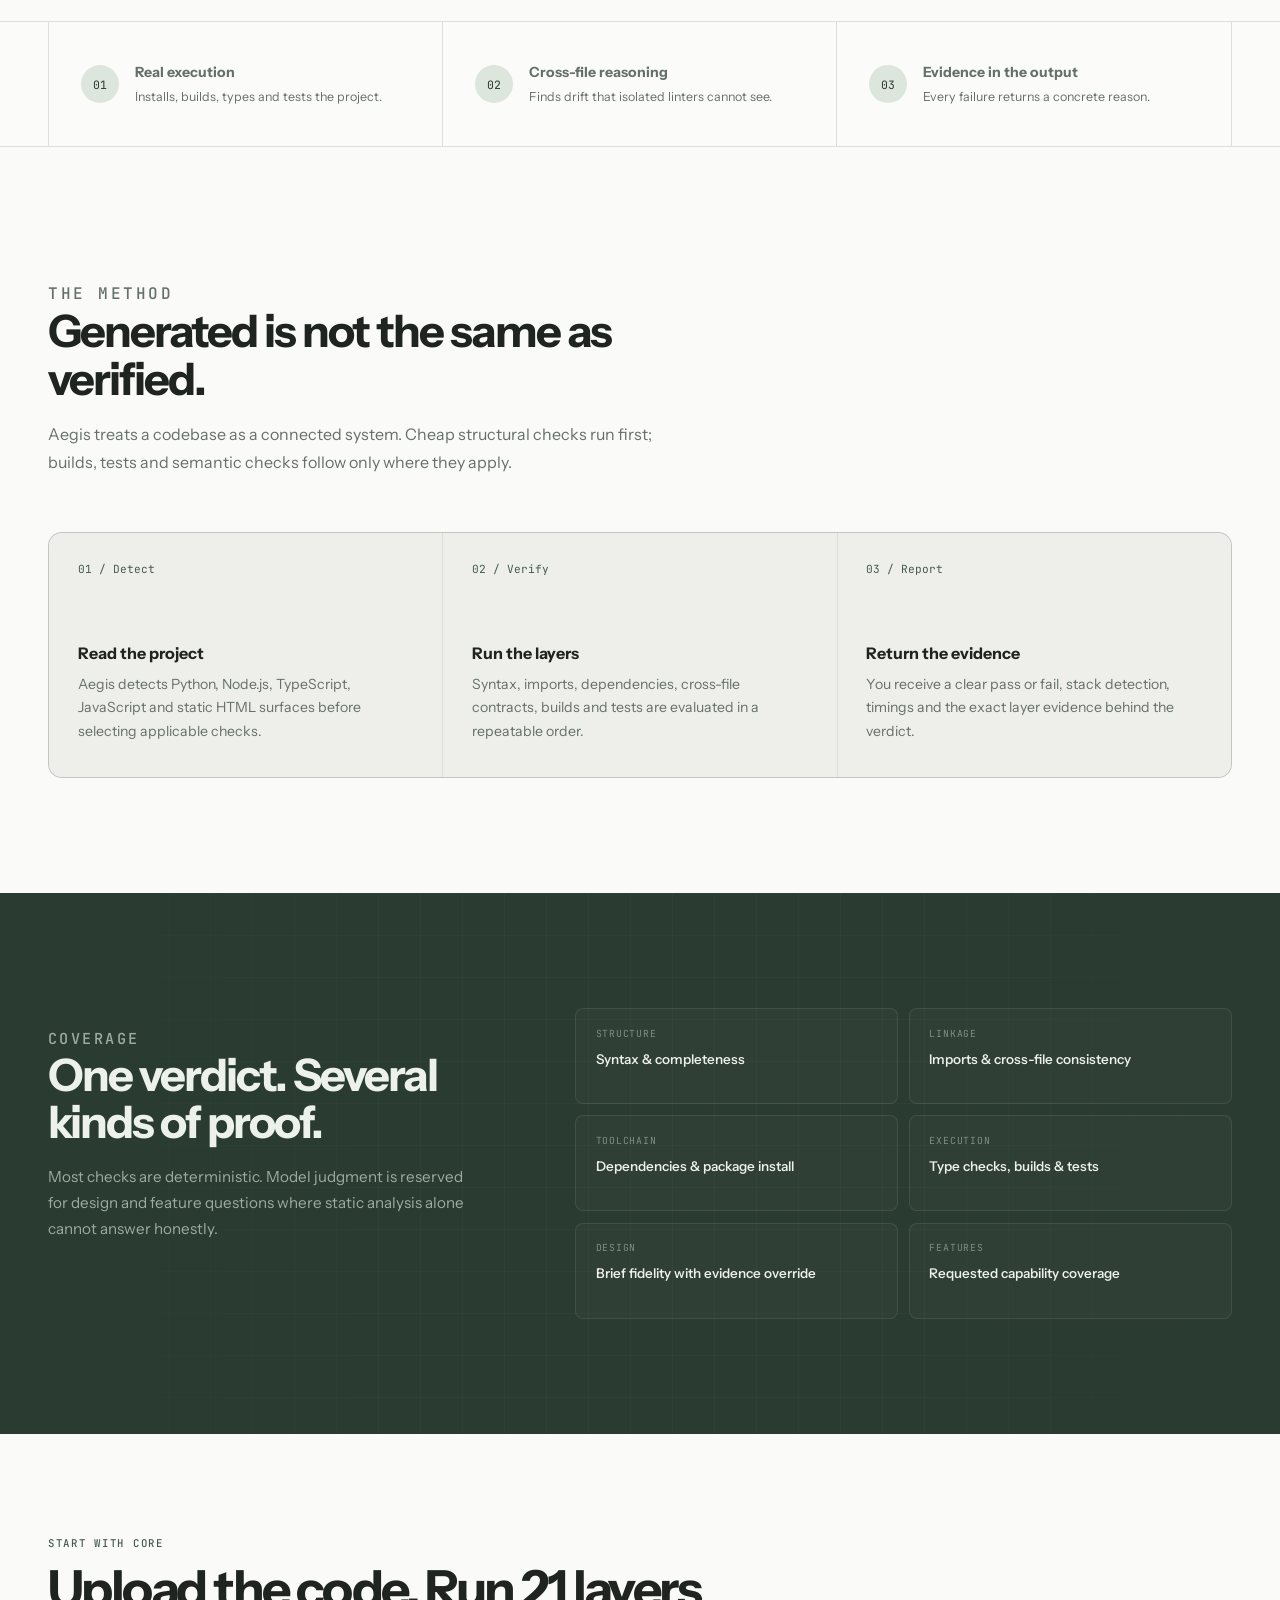
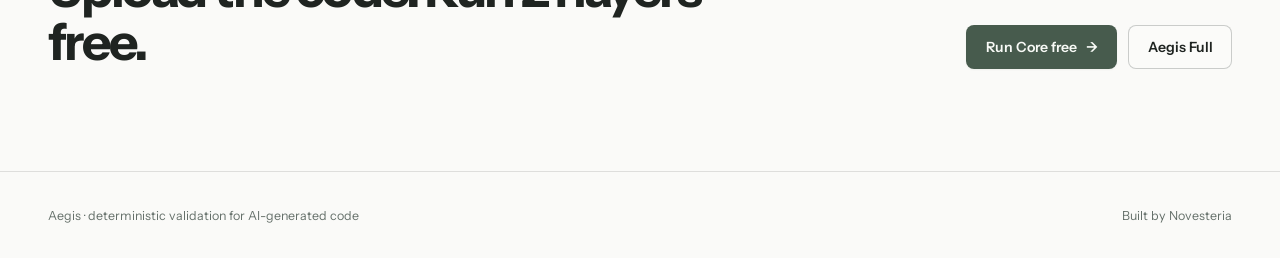
==== commit 78bbb156: "Release prep: true layer count (21), single-source version, clean CI, bench 20/20 - Layer count: 21 " ====
--- a/index.html
+++ b/index.html
@@ -10,7 +10,7 @@
     <link rel="apple-touch-icon" href="/apple-touch-icon.png" />
 
     <title>Aegis · by Novesteria</title>
-    <meta name="description" content="Run Aegis Core's 24 open-source layers free on the web, or use the proprietary 75-layer Aegis Full engine." />
+    <meta name="description" content="Run Aegis Core's 21 open-source layers free on the web, or use the proprietary 75-layer Aegis Full engine." />
     <meta name="author" content="Novesteria" />
     <link rel="canonical" href="https://aegis.novesteria.com/" />
 
@@ -18,12 +18,12 @@
     <meta property="og:type" content="website" />
     <meta property="og:site_name" content="Novesteria" />
     <meta property="og:title" content="Aegis · by Novesteria" />
-    <meta property="og:description" content="24 open-source layers, free on the web. 75 proprietary layers for deeper managed verification." />
+    <meta property="og:description" content="21 open-source layers, free on the web. 75 proprietary layers for deeper managed verification." />
     <meta property="og:url" content="https://aegis.novesteria.com/" />
 
     <meta name="twitter:card" content="summary_large_image" />
     <meta name="twitter:title" content="Aegis · by Novesteria" />
-    <meta name="twitter:description" content="24 open-source layers, free on the web. 75 proprietary layers for deeper managed verification." />
+    <meta name="twitter:description" content="21 open-source layers, free on the web. 75 proprietary layers for deeper managed verification." />
 
     <link rel="preconnect" href="https://fonts.googleapis.com" />
     <link rel="preconnect" href="https://fonts.gstatic.com" crossorigin />
@@ -265,13 +265,13 @@
                 <p class="eyebrow">Open and managed verification</p>
                 <h1>A deterministic validator for AI-generated code.</h1>
                 <p class="lede">
-                    <strong>Start free with 24 open-source layers. Go deeper with 75.</strong>
+                    <strong>Start free with 21 open-source layers. Go deeper with 75.</strong>
                     Aegis examines generated code layer by layer, then returns a verdict
                     backed by evidence — directly in your browser.
                 </p>
                 <div class="hero-actions">
                     <a href="/scan?engine=core" class="button button-primary">
-                        Run 24 layers free <span class="arrow" aria-hidden="true">→</span>
+                        Run 21 layers free <span class="arrow" aria-hidden="true">→</span>
                     </a>
                     <a href="/scan?engine=full" class="button button-secondary">Explore Aegis Full</a>
                 </div>
@@ -295,7 +295,7 @@
                                 <div class="verdict-kicker">Verification complete</div>
                                 <h2>PASSED</h2>
                             </div>
-                            <div class="verdict-score">24</div>
+                            <div class="verdict-score">21</div>
                         </div>
                         <div class="check-list">
                             <div class="check-row">
@@ -319,7 +319,7 @@
                                 <span class="check-kind">hybrid</span>
                             </div>
                         </div>
-                        <div class="report-command"><b>WEB</b> Aegis Core · 24-layer scan</div>
+                        <div class="report-command"><b>WEB</b> Aegis Core · 21-layer scan</div>
                     </div>
                 </div>
             </div>
@@ -337,7 +337,7 @@
                         <span class="edition-name">Aegis Core</span>
                         <span class="edition-badge badge-free">Free</span>
                     </div>
-                    <div class="edition-count"><strong>24</strong><span>verification layers</span></div>
+                    <div class="edition-count"><strong>21</strong><span>verification layers</span></div>
                     <p>Open-source validation for structure, dependencies, cross-file consistency, builds, tests and requested features.</p>
                     <ul class="edition-facts">
                         <li>Free hosted scans</li>
@@ -427,7 +427,7 @@
         <section class="final-cta">
             <div>
                 <p class="section-label">Start with Core</p>
-                <h2>Upload the code. Run 24 layers free.</h2>
+                <h2>Upload the code. Run 21 layers free.</h2>
             </div>
             <div class="final-actions">
                 <a href="/scan?engine=core" class="button button-primary">Run Core free <span class="arrow" aria-hidden="true">→</span></a>
--- a/aegis-site.css
+++ b/aegis-site.css
@@ -2,14 +2,14 @@
     --ink: #1f2421;
     --ink-soft: #38423d;
     --ink-muted: #65706a;
-    --accent: #476b57;
-    --accent-strong: #2f4b3b;
+    --accent: #475B4D;
+    --accent-strong: #2A3B31;
     --accent-soft: #dce6dd;
-    --canvas: #e9ece6;
-    --paper: #f5f7f2;
+    --canvas: #FAFAF8;
+    --paper: #F1F2EF;
     --paper-strong: #ffffff;
-    --deep: #19201c;
-    --deep-soft: #242d28;
+    --deep: #2A3B31;
+    --deep-soft: #33453B;
     --border: rgba(31, 36, 33, 0.13);
     --border-strong: rgba(31, 36, 33, 0.22);
     --fail: #751f1d;
